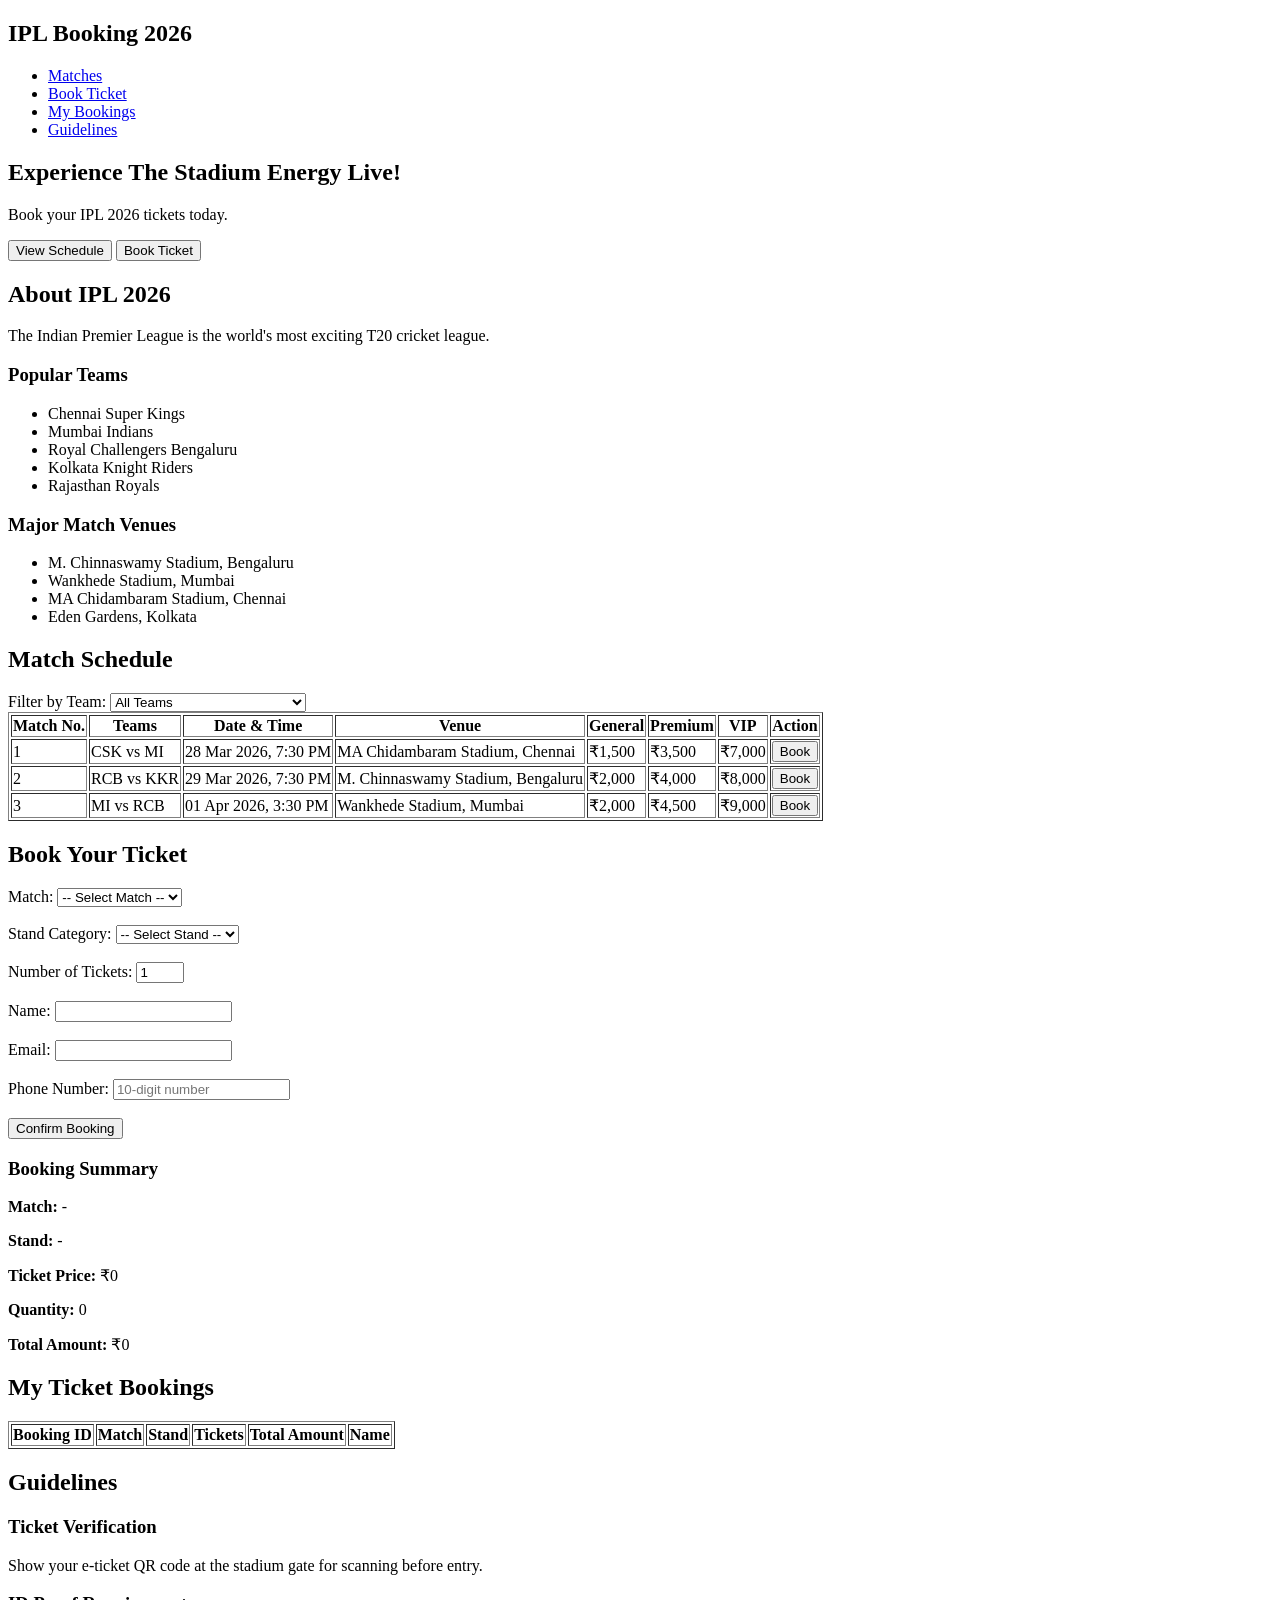
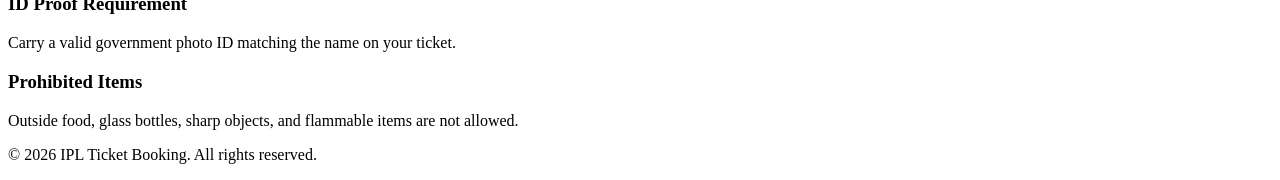
==== index.html @ 41330030 "Add IPL ticket booking HTML structure" ====
<!DOCTYPE html>
<html lang="en">
<head>
  <meta charset="UTF-8">
  <meta name="viewport" content="width=device-width, initial-scale=1.0">
  <title>IPL 2026 Ticket Booking</title>
</head>
<body>
<header>
  <nav>
    <h2>IPL Booking 2026</h2>
    <ul>
      <li><a href="#matches">Matches</a></li>
      <li><a href="#booking">Book Ticket</a></li>
      <li><a href="#my-bookings">My Bookings</a></li>
      <li><a href="#guidelines">Guidelines</a></li>
    </ul>
  </nav>
</header>
<main>

<section id="hero">
  <h1>Experience The Stadium Energy Live!</h1>
  <p>Book your IPL 2026 tickets today.</p>
  <a href="#matches"><button type="button">View Schedule</button></a>
  <a href="#booking"><button type="button">Book Ticket</button></a>
</section>
<section id="about">
  <h2>About IPL 2026</h2>
  <p>The Indian Premier League is the world's most exciting T20 cricket league.</p>

  <h3>Popular Teams</h3>
  <ul>
    <li>Chennai Super Kings</li>
    <li>Mumbai Indians</li>
    <li>Royal Challengers Bengaluru</li>
    <li>Kolkata Knight Riders</li>
    <li>Rajasthan Royals</li>
  </ul>

  <h3>Major Match Venues</h3>
  <ul>
    <li>M. Chinnaswamy Stadium, Bengaluru</li>
    <li>Wankhede Stadium, Mumbai</li>
    <li>MA Chidambaram Stadium, Chennai</li>
    <li>Eden Gardens, Kolkata</li>
  </ul>
</section>
<section id="matches">
  <h2>Match Schedule</h2>

  <label for="teamFilter">Filter by Team:</label>
  <select id="teamFilter">
    <option value="all">All Teams</option>
    <option value="csk">Chennai Super Kings</option>
    <option value="mi">Mumbai Indians</option>
    <option value="rcb">Royal Challengers Bengaluru</option>
    <option value="kkr">Kolkata Knight Riders</option>
  </select>

  <table border="1">
    <thead>
      <tr>
        <th>Match No.</th>
        <th>Teams</th>
        <th>Date &amp; Time</th>
        <th>Venue</th>
        <th>General</th>
        <th>Premium</th>
        <th>VIP</th>
        <th>Action</th>
      </tr>
    </thead>
    <tbody>
      <tr data-teams="csk mi">
        <td>1</td>
        <td>CSK vs MI</td>
        <td>28 Mar 2026, 7:30 PM</td>
        <td>MA Chidambaram Stadium, Chennai</td>
        <td>₹1,500</td>
        <td>₹3,500</td>
        <td>₹7,000</td>
        <td><a href="#booking"><button type="button" class="book-btn" data-match="1">Book</button></a></td>
      </tr>
      <tr data-teams="rcb kkr">
        <td>2</td>
        <td>RCB vs KKR</td>
        <td>29 Mar 2026, 7:30 PM</td>
        <td>M. Chinnaswamy Stadium, Bengaluru</td>
        <td>₹2,000</td>
        <td>₹4,000</td>
        <td>₹8,000</td>
        <td><a href="#booking"><button type="button" class="book-btn" data-match="2">Book</button></a></td>
      </tr>
      <tr data-teams="mi rcb">
        <td>3</td>
        <td>MI vs RCB</td>
        <td>01 Apr 2026, 3:30 PM</td>
        <td>Wankhede Stadium, Mumbai</td>
        <td>₹2,000</td>
        <td>₹4,500</td>
        <td>₹9,000</td>
        <td><a href="#booking"><button type="button" class="book-btn" data-match="3">Book</button></a></td>
      </tr>
    </tbody>
  </table>
</section>
<section id="booking">
  <h2>Book Your Ticket</h2>

  <div class="booking-container">

    <form id="bookingForm">
      <label for="match">Match:</label>
      <select id="match" name="match" required>
        <option value="">-- Select Match --</option>
        <option value="1">CSK vs MI</option>
        <option value="2">RCB vs KKR</option>
        <option value="3">MI vs RCB</option>
      </select>
      <br><br>

      <label for="stand">Stand Category:</label>
      <select id="stand" name="stand" required>
        <option value="">-- Select Stand --</option>
        <option value="general">General</option>
        <option value="premium">Premium</option>
        <option value="vip">VIP</option>
      </select>
      <br><br>

      <label for="tickets">Number of Tickets:</label>
      <input type="number" id="tickets" name="tickets" min="1" max="10" value="1" required>
      <br><br>

      <label for="name">Name:</label>
      <input type="text" id="name" name="name" required>
      <br><br>

      <label for="email">Email:</label>
      <input type="email" id="email" name="email" required>
      <br><br>

      <label for="phone">Phone Number:</label>
      <input type="tel" id="phone" name="phone" pattern="[0-9]{10}" placeholder="10-digit number" required>
      <br><br>

      <button type="submit">Confirm Booking</button>
    </form>

    <aside class="summary-card">
      <h3>Booking Summary</h3>
      <p><strong>Match:</strong> <span id="sumMatch">-</span></p>
      <p><strong>Stand:</strong> <span id="sumStand">-</span></p>
      <p><strong>Ticket Price:</strong> <span id="sumPrice">₹0</span></p>
      <p><strong>Quantity:</strong> <span id="sumQty">0</span></p>
      <p><strong>Total Amount:</strong> <span id="sumTotal">₹0</span></p>
    </aside>

  </div>
</section>
<section id="my-bookings">
  <h2>My Ticket Bookings</h2>
  <table border="1">
    <thead>
      <tr>
        <th>Booking ID</th>
        <th>Match</th>
        <th>Stand</th>
        <th>Tickets</th>
        <th>Total Amount</th>
        <th>Name</th>
      </tr>
    </thead>
    <tbody id="bookingRecords">
      <!-- Booking records will be added here later -->
    </tbody>
  </table>
</section>
<section id="guidelines">
  <h2>Guidelines</h2>

  <div class="cards">
    <article class="card">
      <h3>Ticket Verification</h3>
      <p>Show your e-ticket QR code at the stadium gate for scanning before entry.</p>
    </article>

    <article class="card">
      <h3>ID Proof Requirement</h3>
      <p>Carry a valid government photo ID matching the name on your ticket.</p>
    </article>

    <article class="card">
      <h3>Prohibited Items</h3>
      <p>Outside food, glass bottles, sharp objects, and flammable items are not allowed.</p>
    </article>
  </div>
</section>

</main>
<footer>
  <p>&copy; 2026 IPL Ticket Booking. All rights reserved.</p>
</footer>
</body>
</html>
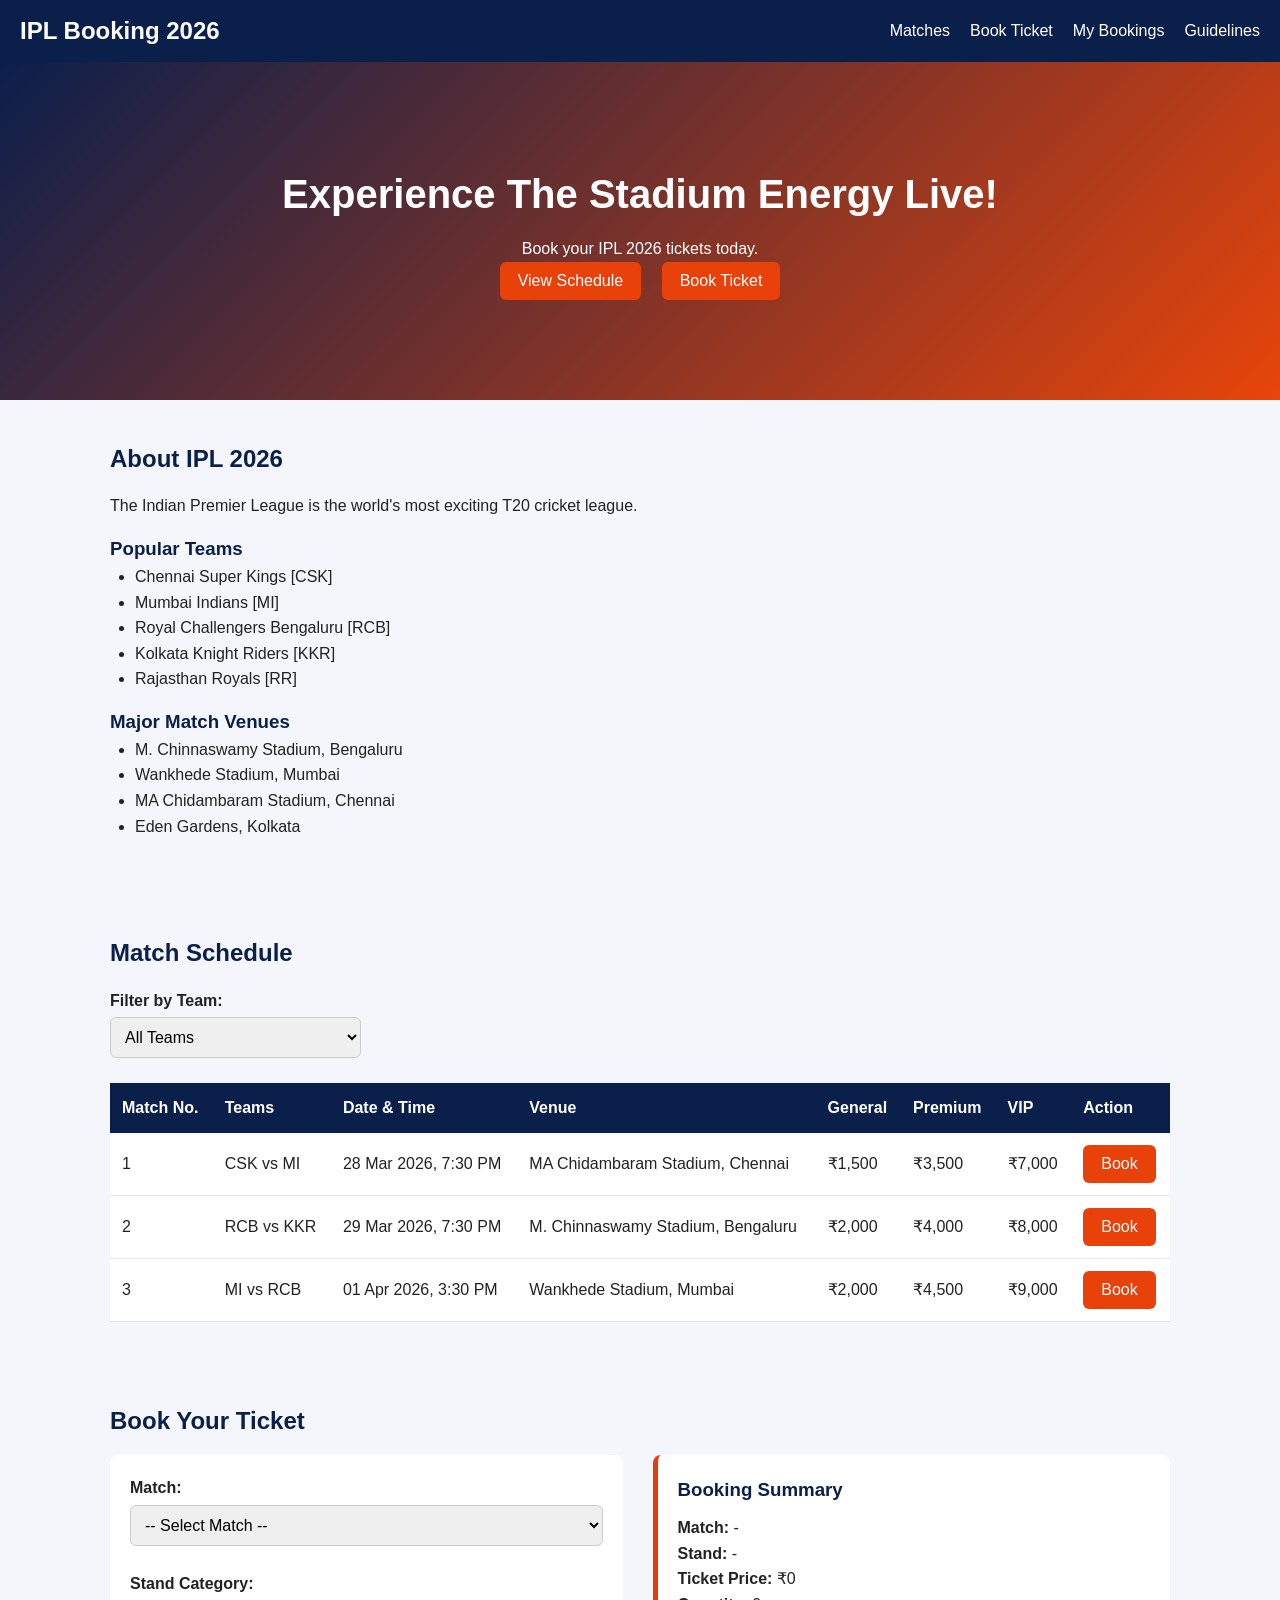
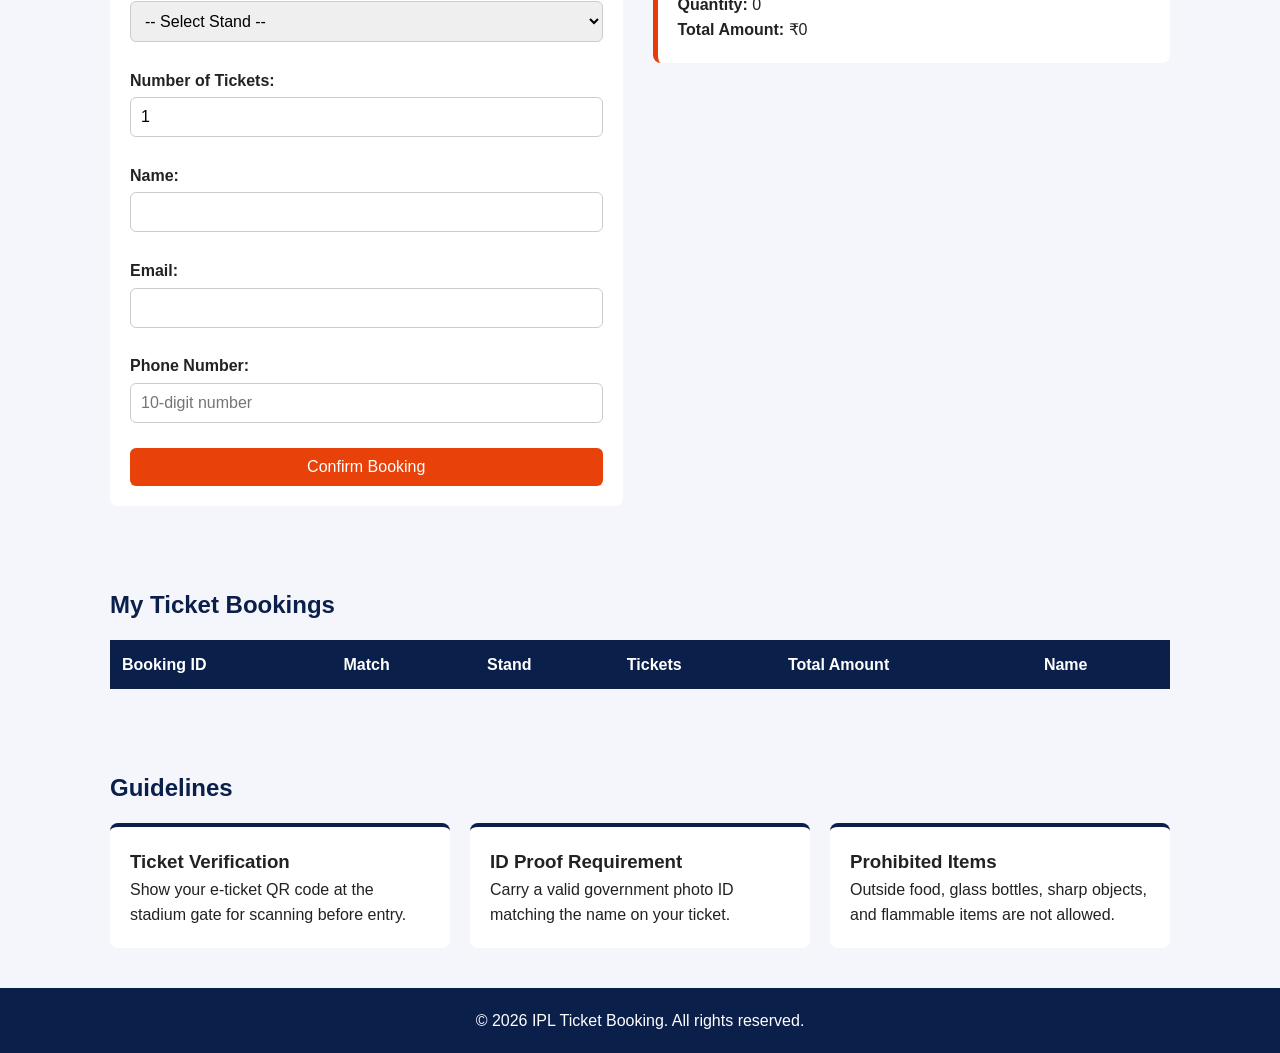
==== commit 4c6d7410: "Add CSS styling for IPL booking page" ====
--- a/index.html
+++ b/index.html
@@ -5,6 +5,7 @@
   <meta name="viewport" content="width=device-width, initial-scale=1.0">
   <title>IPL 2026 Ticket Booking</title>
 </head>
+<link rel="stylesheet" href="style.css">
 <body>
 <header>
   <nav>
@@ -31,11 +32,11 @@
 
   <h3>Popular Teams</h3>
   <ul>
-    <li>Chennai Super Kings</li>
-    <li>Mumbai Indians</li>
-    <li>Royal Challengers Bengaluru</li>
-    <li>Kolkata Knight Riders</li>
-    <li>Rajasthan Royals</li>
+    <li>Chennai Super Kings [CSK]</li>
+    <li>Mumbai Indians [MI]</li>
+    <li>Royal Challengers Bengaluru [RCB]</li>
+    <li>Kolkata Knight Riders [KKR]</li>
+    <li>Rajasthan Royals [RR]</li>
   </ul>
 
   <h3>Major Match Venues</h3>
@@ -58,7 +59,7 @@
     <option value="kkr">Kolkata Knight Riders</option>
   </select>
 
-  <table border="1">
+  <table>
     <thead>
       <tr>
         <th>Match No.</th>
@@ -161,7 +162,7 @@
 </section>
 <section id="my-bookings">
   <h2>My Ticket Bookings</h2>
-  <table border="1">
+  <table>
     <thead>
       <tr>
         <th>Booking ID</th>
--- a/style.css
+++ b/style.css
@@ -0,0 +1,211 @@
+* {
+  box-sizing: border-box;
+  margin: 0;
+  padding: 0;
+}
+
+html {
+  scroll-behavior: smooth;
+  scroll-padding-top: 70px;
+}
+
+body {
+  font-family: Arial, sans-serif;
+  line-height: 1.6;
+  background: #f4f6fb;
+  color: #222;
+}
+
+section {
+  max-width: 1100px;
+  margin: auto;
+  padding: 40px 20px;
+}
+
+section h2 {
+  color: #0b1f4b;
+  margin-bottom: 15px;
+}
+header {
+  position: sticky;
+  top: 0;
+  z-index: 100;
+}
+
+nav {
+  display: flex;
+  justify-content: space-between;
+  align-items: center;
+  background: #0b1f4b;
+  color: white;
+  padding: 12px 20px;
+}
+
+nav ul {
+  display: flex;
+  gap: 20px;
+  list-style: none;
+}
+
+nav a {
+  color: white;
+  text-decoration: none;
+}
+
+nav a:hover {
+  color: #ff7f5b;
+}
+#hero {
+  max-width: 100%;
+  text-align: center;
+  background: linear-gradient(135deg, #0b1f4b, #e8450a);
+  color: white;
+  padding: 100px 20px;
+}
+
+#hero h1 {
+  font-size: 2.5rem;
+  margin-bottom: 10px;
+}
+
+#hero a {
+  text-decoration: none;
+  margin: 0 8px;
+}
+button {
+  background: #e8410a;
+  color: white;
+  border: none;
+  padding: 10px 18px;
+  border-radius: 6px;
+  font-size: 1rem;
+  cursor: pointer;
+}
+
+button:hover {
+  background: #c85f00;
+}
+#about ul {
+  margin-left: 25px;
+  margin-bottom: 15px;
+}
+
+#about h3 {
+  margin-top: 15px;
+  color: #0b1f4b;
+}
+table {
+  width: 100%;
+  border-collapse: collapse;
+  background: white;
+  margin-top: 15px;
+}
+
+th {
+  background: #0b1f4b;
+  color: white;
+  padding: 12px;
+  text-align: left;
+}
+
+td {
+  padding: 12px;
+  border-bottom: 1px solid #e5e7eb;
+}
+
+tbody tr:hover {
+  background: #fff4e5;
+}
+label {
+  display: block;
+  font-weight: bold;
+  margin-bottom: 4px;
+}
+
+input,
+select {
+  width: 100%;
+  padding: 10px;
+  border: 1px solid #ccc;
+  border-radius: 6px;
+  font-size: 1rem;
+}
+
+input:focus,
+select:focus {
+  outline: none;
+  border-color: #e8450a;
+}
+
+#teamFilter {
+  width: auto;
+  margin-bottom: 10px;
+}
+.booking-container {
+  display: flex;
+  gap: 30px;
+  flex-wrap: wrap;
+}
+
+.booking-container form,
+.summary-card {
+  flex: 1;
+  min-width: 280px;
+  background: white;
+  padding: 20px;
+  border-radius: 8px;
+}
+
+.summary-card {
+  border-left: 5px solid #e83a0a;
+  height: fit-content;
+}
+
+.summary-card h3 {
+  color: #0b1f4b;
+  margin-bottom: 10px;
+}
+
+form button {
+  width: 100%;
+}
+.cards {
+  display: flex;
+  gap: 20px;
+  flex-wrap: wrap;
+}
+
+.card {
+  flex: 1;
+  min-width: 250px;
+  background: white;
+  padding: 20px;
+  border-radius: 8px;
+  border-top: 4px solid #0b1f4b;
+}
+footer {
+  text-align: center;
+  background: #0b1f4b;
+  color: white;
+  padding: 20px;
+}
+@media (max-width: 600px) {
+  nav {
+    flex-direction: column;
+    gap: 10px;
+  }
+
+  nav ul {
+    flex-wrap: wrap;
+    justify-content: center;
+  }
+
+  #hero h1 {
+    font-size: 1.8rem;
+  }
+
+  table {
+    display: block;
+    overflow-x: auto;
+  }
+}
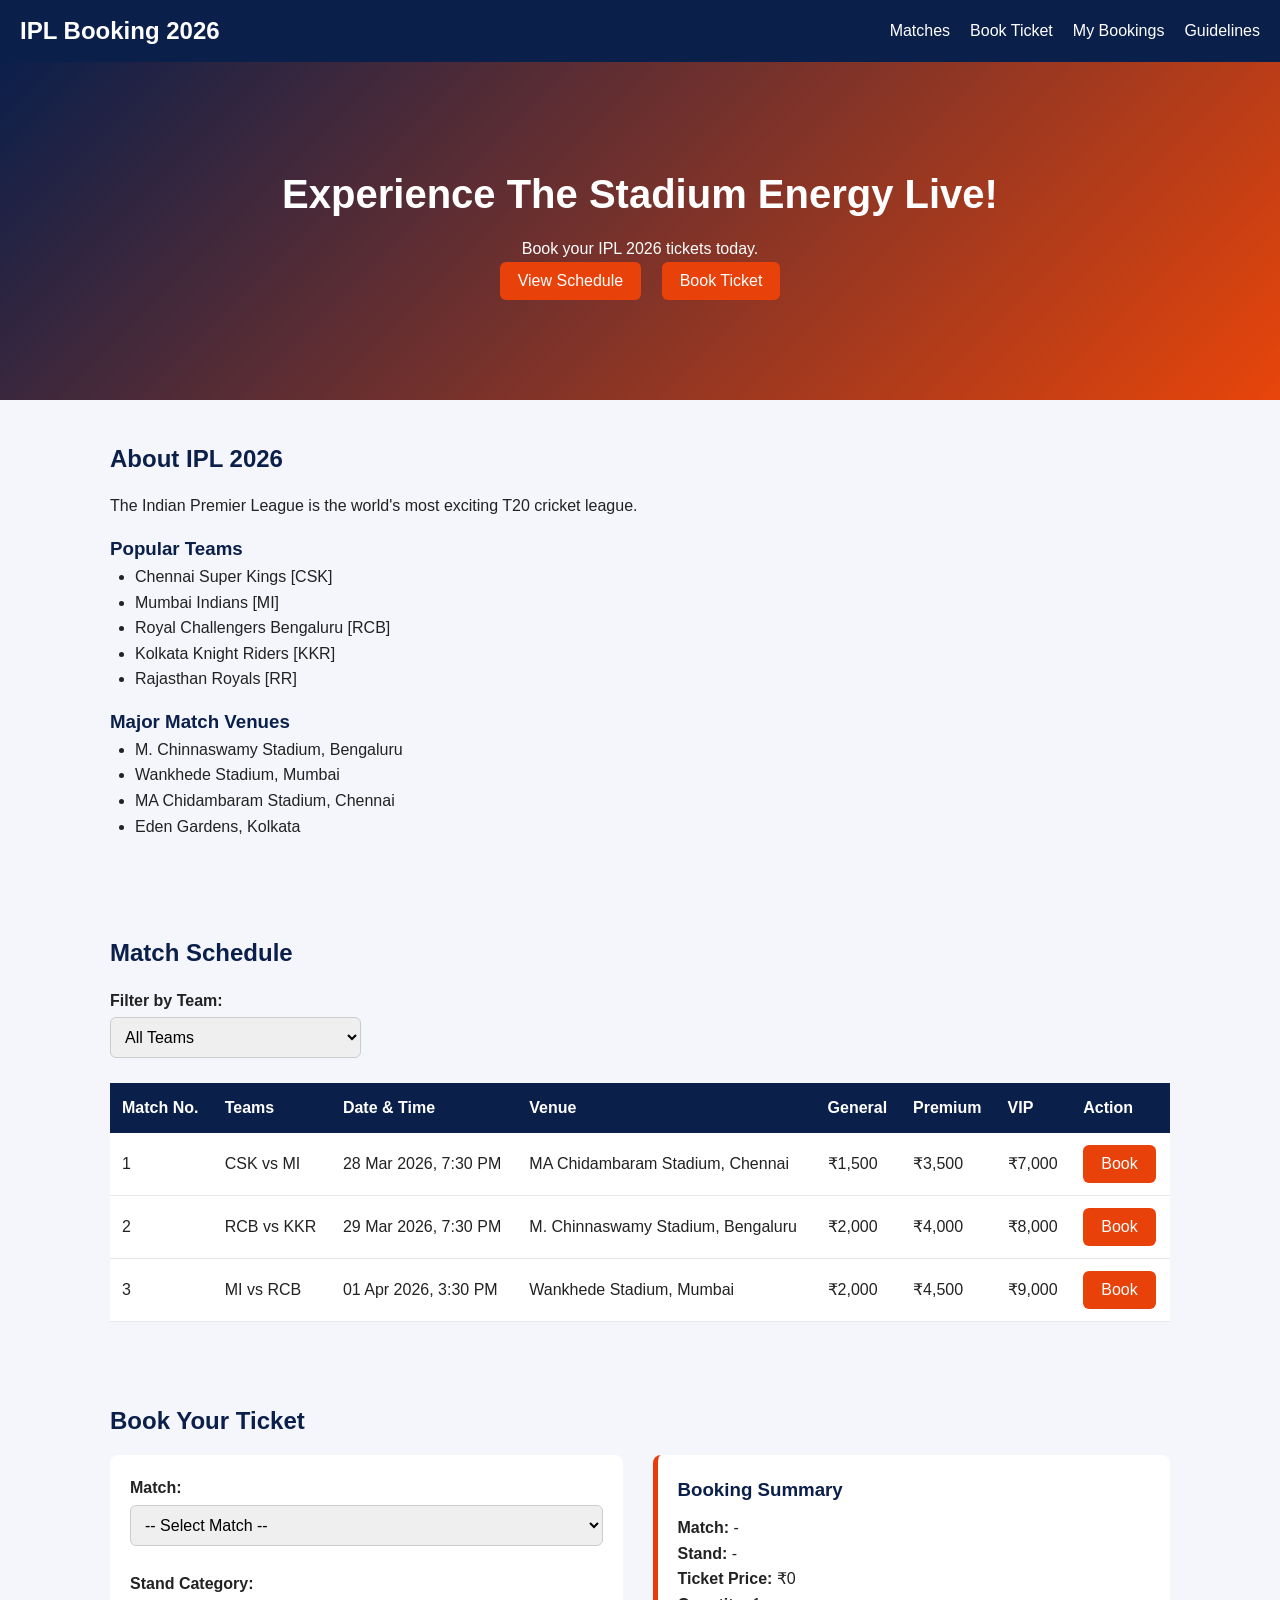
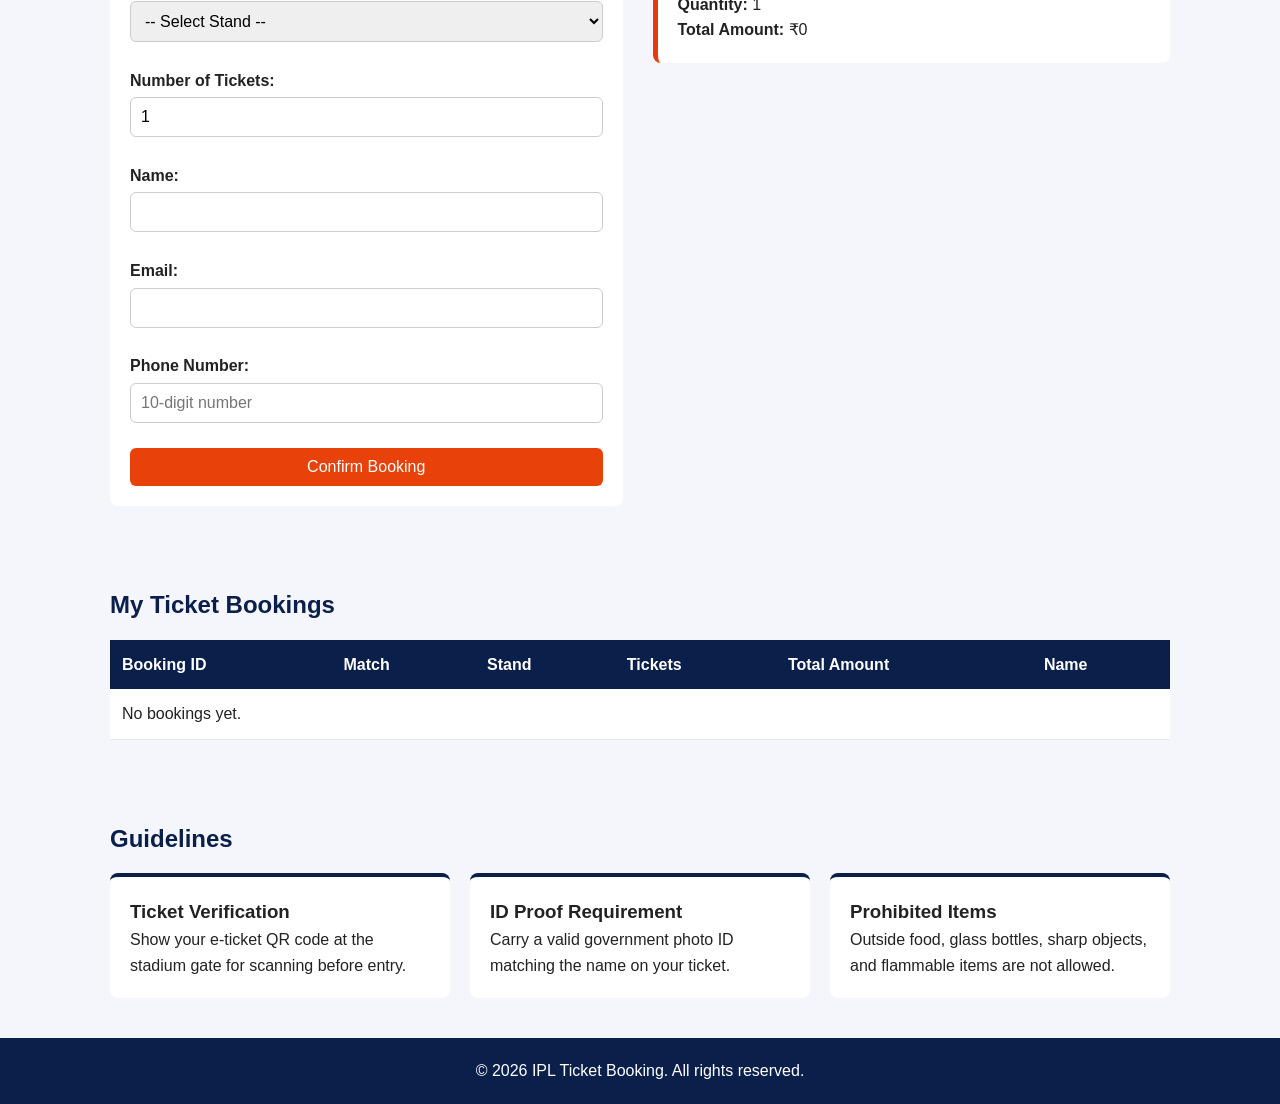
==== commit 6fa8c08f: "Add JavaScript for filter, summary and bookings" ====
--- a/index.html
+++ b/index.html
@@ -4,15 +4,15 @@
   <meta charset="UTF-8">
   <meta name="viewport" content="width=device-width, initial-scale=1.0">
   <title>IPL 2026 Ticket Booking</title>
+  <link rel="stylesheet" href="style.css">
 </head>
-<link rel="stylesheet" href="style.css">
 <body>
 <header>
   <nav>
     <h2>IPL Booking 2026</h2>
     <ul>
       <li><a href="#matches">Matches</a></li>
-      <li><a href="#booking">Book Ticket</a></li>
+      <li><a href="booking.html">Book Ticket</a></li>
       <li><a href="#my-bookings">My Bookings</a></li>
       <li><a href="#guidelines">Guidelines</a></li>
     </ul>
@@ -24,7 +24,7 @@
   <h1>Experience The Stadium Energy Live!</h1>
   <p>Book your IPL 2026 tickets today.</p>
   <a href="#matches"><button type="button">View Schedule</button></a>
-  <a href="#booking"><button type="button">Book Ticket</button></a>
+  <a href="booking.html"><button type="button">Book Ticket</button></a>
 </section>
 <section id="about">
   <h2>About IPL 2026</h2>
@@ -203,5 +203,6 @@
 <footer>
   <p>&copy; 2026 IPL Ticket Booking. All rights reserved.</p>
 </footer>
+  <script src="script.js"></script>
 </body>
 </html>
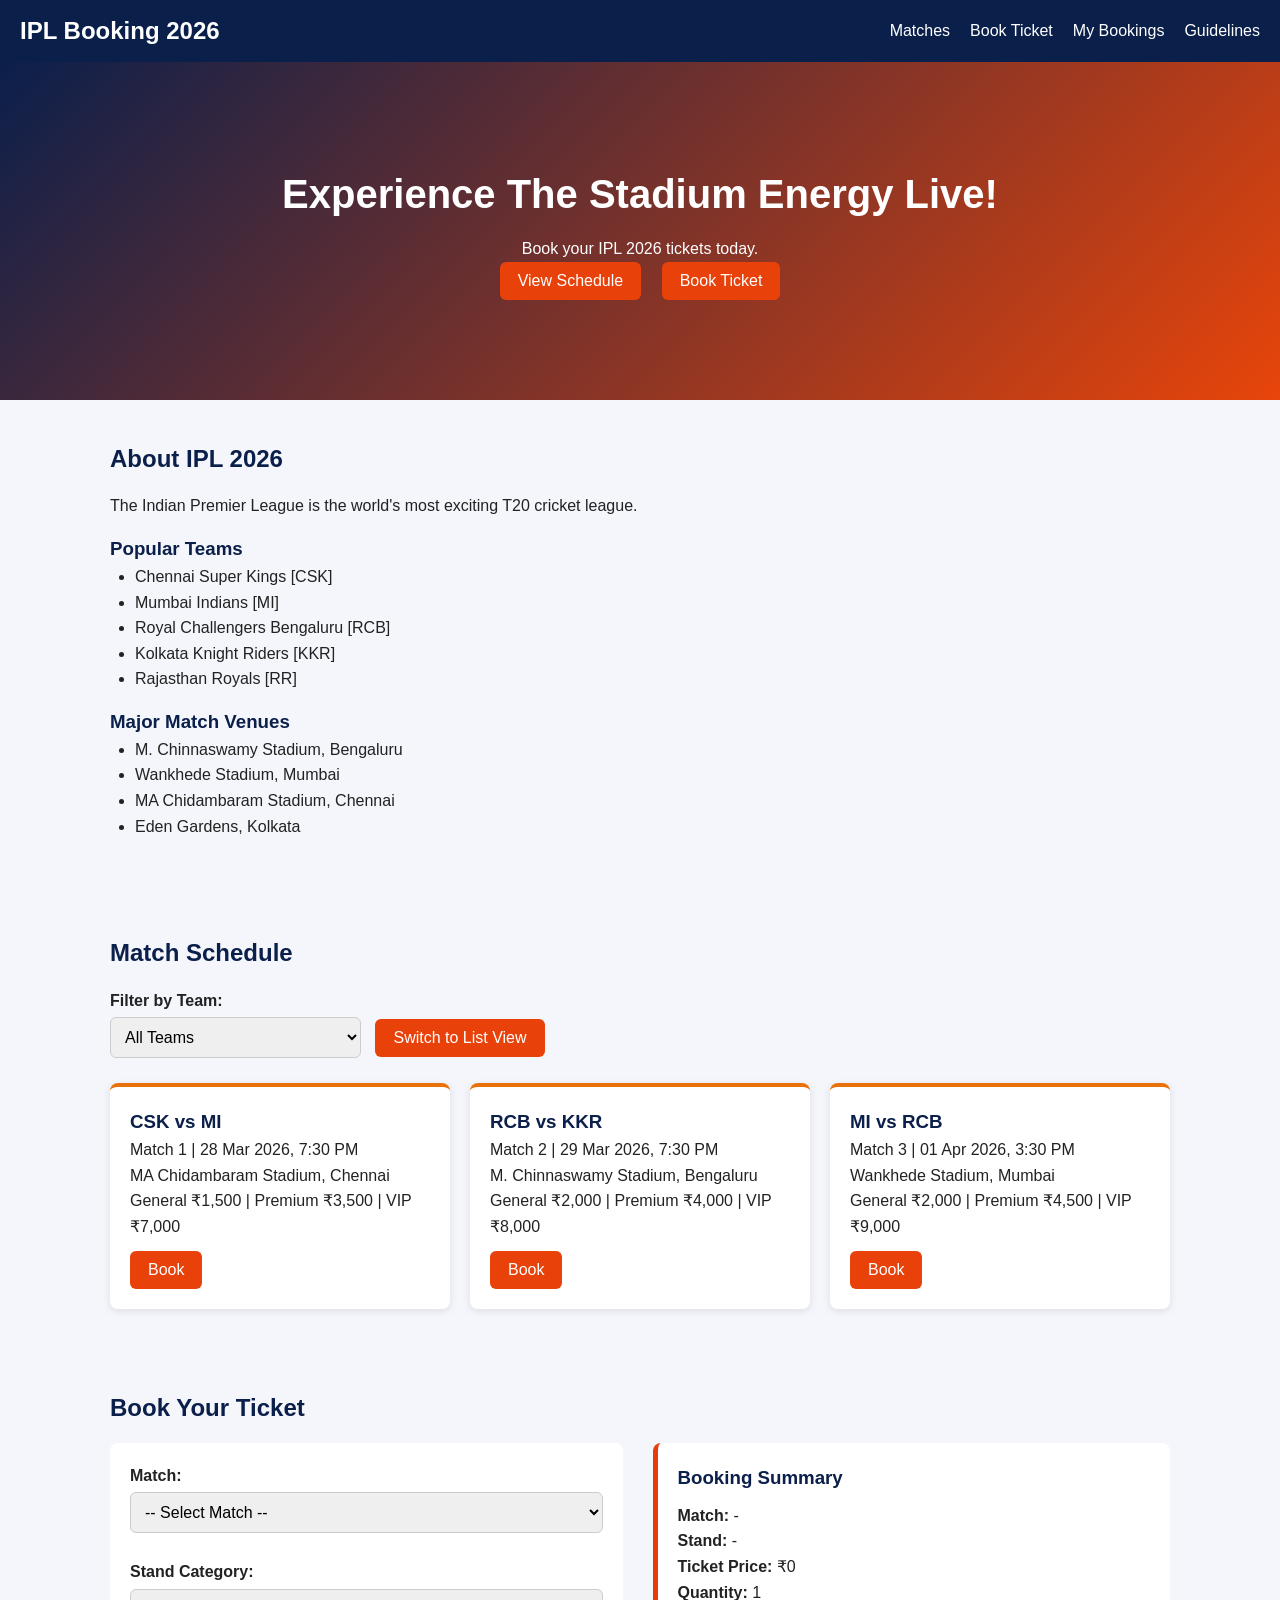
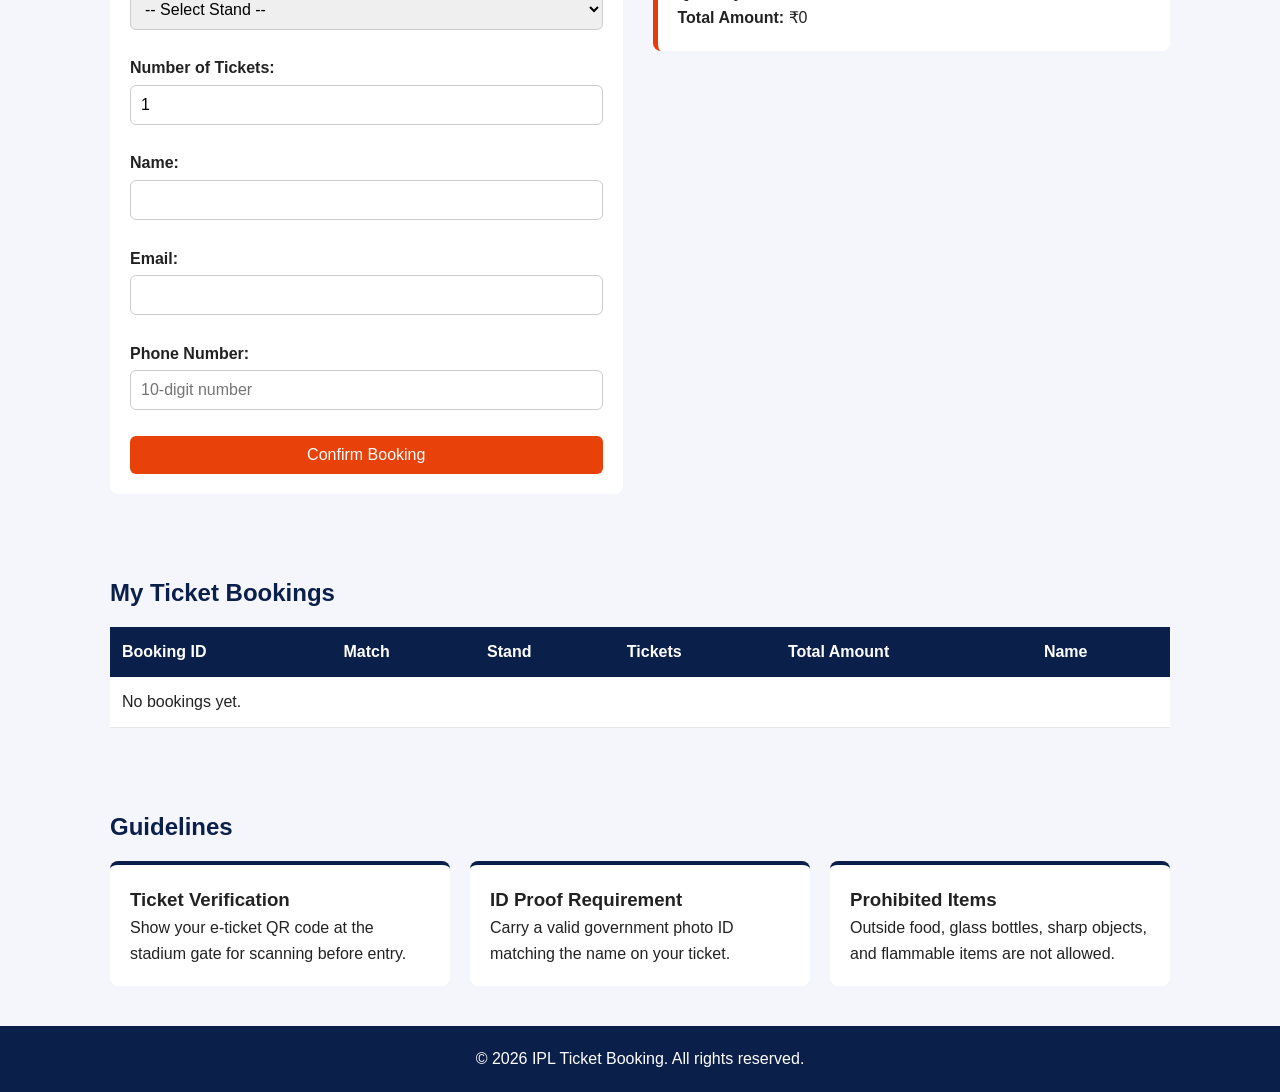
==== commit 6545b682: "Activity 7 and 8: live summary with showToast, responsive layout with grid, flexbox, hamburger menu" ====
--- a/index.html
+++ b/index.html
@@ -9,8 +9,9 @@
 <body>
 <header>
   <nav>
-    <h2>IPL Booking 2026</h2>
-    <ul>
+    <h2 class="logo">IPL Booking 2026</h2>
+    <button type="button" id="menuToggle" aria-label="Toggle menu">&#9776;</button>
+    <ul id="navLinks">
       <li><a href="#matches">Matches</a></li>
       <li><a href="booking.html">Book Ticket</a></li>
       <li><a href="#my-bookings">My Bookings</a></li>
@@ -59,52 +60,41 @@
     <option value="kkr">Kolkata Knight Riders</option>
   </select>
 
-  <table>
-    <thead>
-      <tr>
-        <th>Match No.</th>
-        <th>Teams</th>
-        <th>Date &amp; Time</th>
-        <th>Venue</th>
-        <th>General</th>
-        <th>Premium</th>
-        <th>VIP</th>
-        <th>Action</th>
-      </tr>
-    </thead>
-    <tbody>
-      <tr data-teams="csk mi">
-        <td>1</td>
-        <td>CSK vs MI</td>
-        <td>28 Mar 2026, 7:30 PM</td>
-        <td>MA Chidambaram Stadium, Chennai</td>
-        <td>₹1,500</td>
-        <td>₹3,500</td>
-        <td>₹7,000</td>
-        <td><a href="#booking"><button type="button" class="book-btn" data-match="1">Book</button></a></td>
-      </tr>
-      <tr data-teams="rcb kkr">
-        <td>2</td>
-        <td>RCB vs KKR</td>
-        <td>29 Mar 2026, 7:30 PM</td>
-        <td>M. Chinnaswamy Stadium, Bengaluru</td>
-        <td>₹2,000</td>
-        <td>₹4,000</td>
-        <td>₹8,000</td>
-        <td><a href="#booking"><button type="button" class="book-btn" data-match="2">Book</button></a></td>
-      </tr>
-      <tr data-teams="mi rcb">
-        <td>3</td>
-        <td>MI vs RCB</td>
-        <td>01 Apr 2026, 3:30 PM</td>
-        <td>Wankhede Stadium, Mumbai</td>
-        <td>₹2,000</td>
-        <td>₹4,500</td>
-        <td>₹9,000</td>
-        <td><a href="#booking"><button type="button" class="book-btn" data-match="3">Book</button></a></td>
-      </tr>
-    </tbody>
-  </table>
+  <button type="button" id="viewToggle">Switch to List View</button>
+
+  <div id="matchList" class="match-grid">
+
+    <article class="match-card" data-teams="csk mi">
+      <div>
+        <h3>CSK vs MI</h3>
+        <p>Match 1 | 28 Mar 2026, 7:30 PM</p>
+        <p>MA Chidambaram Stadium, Chennai</p>
+        <p>General ₹1,500 | Premium ₹3,500 | VIP ₹7,000</p>
+      </div>
+      <a href="#booking"><button type="button" class="book-btn" data-match="1">Book</button></a>
+    </article>
+
+    <article class="match-card" data-teams="rcb kkr">
+      <div>
+        <h3>RCB vs KKR</h3>
+        <p>Match 2 | 29 Mar 2026, 7:30 PM</p>
+        <p>M. Chinnaswamy Stadium, Bengaluru</p>
+        <p>General ₹2,000 | Premium ₹4,000 | VIP ₹8,000</p>
+      </div>
+      <a href="#booking"><button type="button" class="book-btn" data-match="2">Book</button></a>
+    </article>
+
+    <article class="match-card" data-teams="mi rcb">
+      <div>
+        <h3>MI vs RCB</h3>
+        <p>Match 3 | 01 Apr 2026, 3:30 PM</p>
+        <p>Wankhede Stadium, Mumbai</p>
+        <p>General ₹2,000 | Premium ₹4,500 | VIP ₹9,000</p>
+      </div>
+      <a href="#booking"><button type="button" class="book-btn" data-match="3">Book</button></a>
+    </article>
+
+  </div>
 </section>
 <section id="booking">
   <h2>Book Your Ticket</h2>
@@ -203,6 +193,8 @@
 <footer>
   <p>&copy; 2026 IPL Ticket Booking. All rights reserved.</p>
 </footer>
-  <script src="script.js"></script>
+  <div id="toast"></div>
+
+  <script src="app.js"></script>
 </body>
 </html>
--- a/style.css
+++ b/style.css
@@ -189,23 +189,122 @@
   color: white;
   padding: 20px;
 }
-@media (max-width: 600px) {
-  nav {
+#toast {
+  position: fixed;
+  bottom: 20px;
+  right: 20px;
+  background: #0b1f4b;
+  color: white;
+  padding: 12px 20px;
+  border-radius: 6px;
+  opacity: 0;
+  pointer-events: none;
+  transition: opacity 0.3s;
+  z-index: 200;
+}
+
+#toast.show {
+  opacity: 1;
+}
+
+/* ---------- Navbar (Flexbox) ---------- */
+nav {
+  flex-wrap: wrap;
+}
+
+#menuToggle {
+  display: none;
+  background: transparent;
+  font-size: 1.6rem;
+  padding: 4px 10px;
+}
+
+/* ---------- Match cards (Grid) ---------- */
+.match-grid {
+  display: grid;
+  grid-template-columns: repeat(3, 1fr);
+  gap: 20px;
+  margin-top: 15px;
+}
+
+.match-card {
+  background: white;
+  padding: 20px;
+  border-radius: 8px;
+  border-top: 4px solid #e8710a;
+  box-shadow: 0 2px 8px rgba(0, 0, 0, 0.1);
+  display: flex;
+  flex-direction: column;
+  justify-content: space-between;
+  gap: 12px;
+}
+
+.match-card h3 {
+  color: #0b1f4b;
+}
+
+.match-card a {
+  text-decoration: none;
+}
+
+/* List view */
+.match-grid.list-view {
+  grid-template-columns: 1fr;
+}
+
+.match-grid.list-view .match-card {
+  flex-direction: row;
+  align-items: center;
+}
+
+#viewToggle {
+  margin-left: 10px;
+  margin-bottom: 10px;
+}
+
+/* ---------- Guidelines: 3 columns (Grid) ---------- */
+.cards {
+  display: grid;
+  grid-template-columns: repeat(3, 1fr);
+  gap: 20px;
+}
+
+/* ---------- Tablets: single column ---------- */
+@media (max-width: 992px) {
+  .match-grid,
+  .cards {
+    grid-template-columns: 1fr;
+  }
+
+  .booking-container {
     flex-direction: column;
+  }
+}
+
+/* ---------- Phones: hamburger menu ---------- */
+@media (max-width: 768px) {
+  #menuToggle {
+    display: block;
+  }
+
+  #navLinks {
+    display: none;
+    flex-direction: column;
+    width: 100%;
     gap: 10px;
-  }
-
-  nav ul {
-    flex-wrap: wrap;
-    justify-content: center;
+    padding-top: 10px;
+  }
+
+  #navLinks.open {
+    display: flex;
   }
 
   #hero h1 {
     font-size: 1.8rem;
   }
 
-  table {
-    display: block;
-    overflow-x: auto;
+  .match-grid.list-view .match-card {
+    flex-direction: column;
+    align-items: flex-start;
   }
 }
